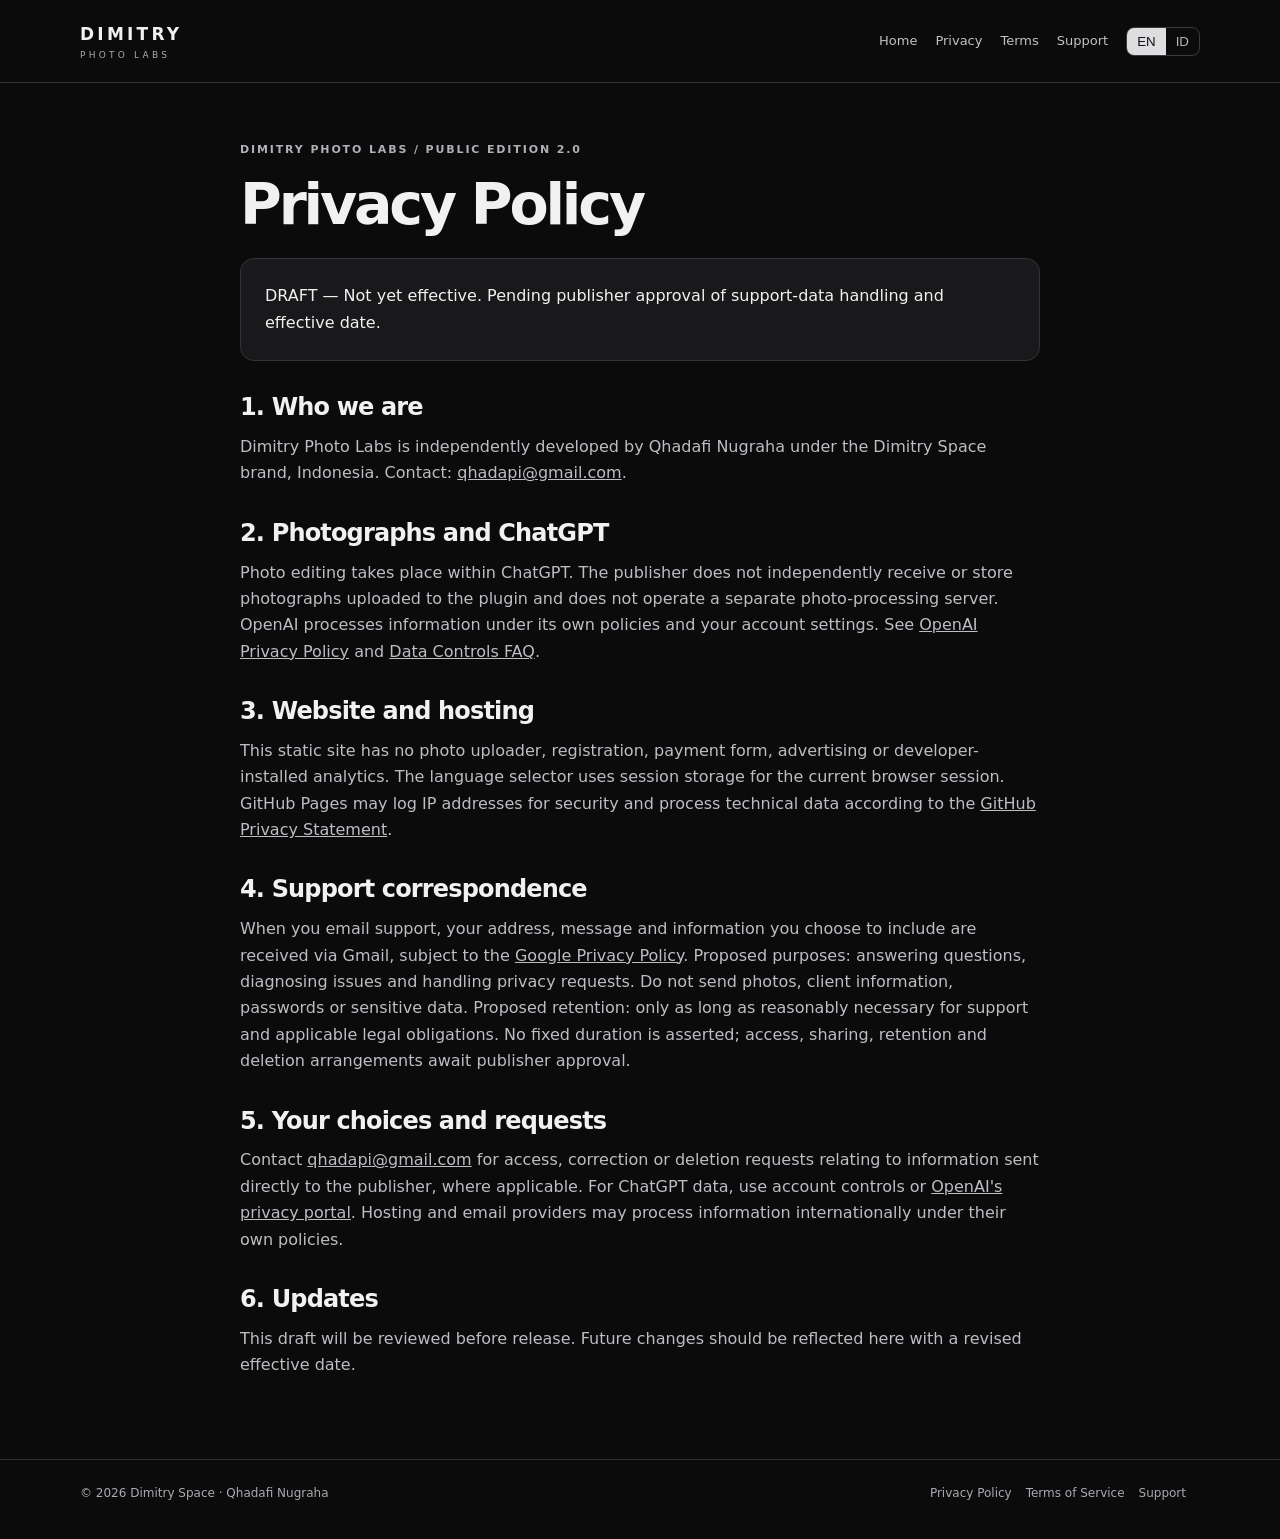
==== privacy.html @ 6ad9f96b "Add bilingual privacy.html" ====
<!doctype html><html lang="en"><head><meta charset="utf-8"><meta name="viewport" content="width=device-width,initial-scale=1"><title>Privacy Policy · Dimitry Photo Labs</title><link rel="stylesheet" href="assets/style.css"><script defer src="assets/lang.js"></script></head><body><header><nav class="wrap"><a class="brand" href="index.html">DIMITRY<small>PHOTO LABS</small></a><div class="links"><a href="index.html">Home</a><a href="privacy.html">Privacy</a><a href="terms.html">Terms</a><a href="support.html">Support</a><div class="lang" aria-label="Language"><button data-switch="en" aria-pressed="true">EN</button><button data-switch="id" aria-pressed="false">ID</button></div></div></nav></header><main class="wrap legal"><div class="eyebrow">DIMITRY PHOTO LABS / PUBLIC EDITION 2.0</div><h1><span data-lang="en">Privacy Policy</span><span data-lang="id" hidden>Kebijakan Privasi</span></h1><div class="note"><span data-lang="en">DRAFT — Not yet effective. Pending publisher approval of support-data handling and effective date.</span><span data-lang="id" hidden>DRAF — Belum berlaku. Menunggu persetujuan developer atas pengelolaan data bantuan dan tanggal berlaku.</span></div><section><h2><span data-lang="en">1. Who we are</span><span data-lang="id" hidden>1. Identitas pengelola</span></h2><p><span data-lang="en">Dimitry Photo Labs is independently developed by Qhadafi Nugraha under the Dimitry Space brand, Indonesia. Contact: <a href="mailto:qhadapi@gmail.com">qhadapi@gmail.com</a>.</span><span data-lang="id" hidden>Dimitry Photo Labs dikembangkan secara independen oleh Qhadafi Nugraha dengan brand Dimitry Space, Indonesia. Kontak: <a href="mailto:qhadapi@gmail.com">qhadapi@gmail.com</a>.</span></p></section><section><h2><span data-lang="en">2. Photographs and ChatGPT</span><span data-lang="id" hidden>2. Foto dan ChatGPT</span></h2><p><span data-lang="en">Photo editing takes place within ChatGPT. The publisher does not independently receive or store photographs uploaded to the plugin and does not operate a separate photo-processing server. OpenAI processes information under its own policies and your account settings. See <a href="https://openai.com/policies/privacy-policy/">OpenAI Privacy Policy</a> and <a href="https://help.openai.com/en/articles/7730893-data-controls-faq">Data Controls FAQ</a>.</span><span data-lang="id" hidden>Editing foto berlangsung di ChatGPT. Developer tidak menerima atau menyimpan secara terpisah foto yang diunggah ke plugin dan tidak mengoperasikan server pengolah foto terpisah. OpenAI mengelola informasi berdasarkan kebijakan dan pengaturan akun Anda. Lihat <a href="https://openai.com/policies/privacy-policy/">Kebijakan Privasi OpenAI</a> dan <a href="https://help.openai.com/en/articles/7730893-data-controls-faq">Data Controls FAQ</a>.</span></p></section><section><h2><span data-lang="en">3. Website and hosting</span><span data-lang="id" hidden>3. Website dan hosting</span></h2><p><span data-lang="en">This static site has no photo uploader, registration, payment form, advertising or developer-installed analytics. The language selector uses session storage for the current browser session. GitHub Pages may log IP addresses for security and process technical data according to the <a href="https://docs.github.com/en/site-policy/privacy-policies/github-general-privacy-statement">GitHub Privacy Statement</a>.</span><span data-lang="id" hidden>Website statis ini tidak memiliki pengunggah foto, registrasi, formulir pembayaran, iklan atau analytics yang dipasang developer. Pemilih bahasa memakai penyimpanan sesi browser. GitHub Pages dapat mencatat alamat IP untuk keamanan dan mengolah data teknis menurut <a href="https://docs.github.com/en/site-policy/privacy-policies/github-general-privacy-statement">Kebijakan Privasi GitHub</a>.</span></p></section><section><h2><span data-lang="en">4. Support correspondence</span><span data-lang="id" hidden>4. Korespondensi bantuan</span></h2><p><span data-lang="en">When you email support, your address, message and information you choose to include are received via Gmail, subject to the <a href="https://policies.google.com/privacy">Google Privacy Policy</a>. Proposed purposes: answering questions, diagnosing issues and handling privacy requests. Do not send photos, client information, passwords or sensitive data. Proposed retention: only as long as reasonably necessary for support and applicable legal obligations. No fixed duration is asserted; access, sharing, retention and deletion arrangements await publisher approval.</span><span data-lang="id" hidden>Jika menghubungi support, alamat email, pesan dan informasi yang Anda sertakan diterima melalui Gmail, sesuai <a href="https://policies.google.com/privacy">Kebijakan Privasi Google</a>. Tujuan yang diusulkan: menjawab pertanyaan, menelusuri masalah dan menangani permintaan privasi. Jangan mengirim foto, informasi klien, kata sandi atau data sensitif. Usulan retensi: hanya selama diperlukan secara wajar untuk bantuan dan kewajiban hukum. Tidak ada durasi tetap; pengaturan akses, pembagian, retensi dan penghapusan menunggu persetujuan developer.</span></p></section><section><h2><span data-lang="en">5. Your choices and requests</span><span data-lang="id" hidden>5. Pilihan dan permintaan Anda</span></h2><p><span data-lang="en">Contact <a href="mailto:qhadapi@gmail.com">qhadapi@gmail.com</a> for access, correction or deletion requests relating to information sent directly to the publisher, where applicable. For ChatGPT data, use account controls or <a href="https://privacy.openai.com/">OpenAI's privacy portal</a>. Hosting and email providers may process information internationally under their own policies.</span><span data-lang="id" hidden>Hubungi <a href="mailto:qhadapi@gmail.com">qhadapi@gmail.com</a> untuk permintaan akses, koreksi atau penghapusan informasi yang dikirim langsung kepada developer, jika berlaku. Untuk data ChatGPT, gunakan pengaturan akun atau <a href="https://privacy.openai.com/">portal privasi OpenAI</a>. Penyedia hosting dan email dapat mengolah informasi lintas negara sesuai kebijakan masing-masing.</span></p></section><section><h2><span data-lang="en">6. Updates</span><span data-lang="id" hidden>6. Pembaruan</span></h2><p><span data-lang="en">This draft will be reviewed before release. Future changes should be reflected here with a revised effective date.</span><span data-lang="id" hidden>Draf akan ditinjau sebelum rilis. Perubahan berikutnya perlu dicantumkan dengan tanggal berlaku yang diperbarui.</span></p></section></main><footer class="foot"><div class="wrap"><span>© 2026 Dimitry Space · Qhadafi Nugraha</span><div><a href="privacy.html">Privacy Policy</a><a href="terms.html">Terms of Service</a><a href="support.html">Support</a></div></div></footer></body></html>
---- assets/style.css ----
*{box-sizing:border-box}html{color-scheme:dark;scroll-behavior:smooth}body{margin:0;background:#0b0b0c;color:#f1f1f2;font:16px/1.65 system-ui,-apple-system,sans-serif}a{color:inherit;text-decoration:none}a:hover{text-decoration:underline}a:focus-visible,button:focus-visible{outline:2px solid white;outline-offset:4px}.wrap{max-width:1120px;width:calc(100% - 48px);margin:auto}header{border-bottom:1px solid #303033}nav{min-height:82px;display:flex;justify-content:space-between;align-items:center;gap:18px;flex-wrap:wrap;padding:14px 0}.brand{font-weight:800;letter-spacing:.19em;font-size:17px}.brand small{display:block;font-size:9px;font-weight:500;color:#aaaab0}.links{display:flex;flex-wrap:wrap;gap:18px;align-items:center;font-size:13px;color:#c1c1c7}.lang{display:flex;border:1px solid #3a3a3e;border-radius:8px;overflow:hidden}.lang button{background:none;border:0;padding:6px 10px;color:#b5b5bd;cursor:pointer}.lang button[aria-pressed=true]{background:#dedee1;color:#131314}.hero{display:grid;grid-template-columns:1.2fr 1fr;align-items:center;gap:54px;padding:80px 0 72px}.eyebrow{font-size:11px;letter-spacing:.17em;color:#b0b0b7;text-transform:uppercase;font-weight:650}h1{font-size:clamp(38px,6.2vw,78px);line-height:1.04;letter-spacing:-.055em;margin:16px 0 24px;font-weight:650}h2{font-size:clamp(25px,4vw,40px);letter-spacing:-.035em;line-height:1.2;margin:0 0 18px}h3{font-size:19px;margin:0 0 8px}p{margin:0 0 16px;color:#bdbdc4}.lead{font-size:19px;max-width:600px}.btn{display:inline-block;background:#efeff0;color:#141416;padding:12px 20px;border-radius:9px;font-weight:650;font-size:14px}.btn.secondary{background:transparent;color:#ddd;border:1px solid #444}.actions{display:flex;gap:10px;flex-wrap:wrap;margin:28px 0 16px}.small{font-size:12px;color:#a5a5ad}.visual{border:1px solid #38383d;border-radius:20px;overflow:hidden;background:#19191b;padding:16px}.visual-top,.demo-bottom{display:flex;justify-content:space-between;font-size:11px;letter-spacing:.08em;color:#b6b6be;margin:10px 0}.scene{display:block;width:100%;border-radius:10px}.stats{display:grid;grid-template-columns:repeat(3,1fr);border-block:1px solid #343438;padding:24px 0;margin-bottom:64px}.stats div{padding:0 18px;border-right:1px solid #343438}.stats div:last-child{border:0}.stats strong{display:block;font-size:28px}.stats span{font-size:13px;color:#a5a5ad}.section{padding:0 0 64px}.cards{display:grid;grid-template-columns:repeat(3,1fr);gap:12px}.tile{border:1px solid #343438;border-radius:12px;background:#19191b;padding:23px;min-height:170px}.tile .num{font-size:11px;color:#a6a6ad;letter-spacing:.15em;margin-bottom:24px}.tile p{font-size:14px;margin:0}.tile:last-child{grid-column:span 2}.callout,.note{background:#19191b;border:1px solid #343438;border-radius:14px;padding:24px;margin:16px 0 32px}.legal{max-width:800px;padding:58px 0 64px}.legal h1{font-size:clamp(36px,5vw,57px)}.legal h2{font-size:24px;margin:32px 0 12px}.legal a{text-decoration:underline;overflow-wrap:anywhere}.foot{border-top:1px solid #303033;padding:24px 0 36px;color:#aaaab2;font-size:12px}.foot .wrap{display:flex;justify-content:space-between;flex-wrap:wrap;gap:15px}.foot a{margin-right:14px}[hidden]{display:none!important}@media(max-width:760px){.wrap{width:calc(100% - 32px)}.hero{grid-template-columns:1fr;gap:28px;padding:48px 0}.cards{grid-template-columns:1fr 1fr}.tile:last-child{grid-column:span 2}.stats{margin-bottom:44px}.stats div{padding:0 10px}.legal{padding:40px 0}}@media(max-width:420px){.cards{grid-template-columns:1fr}.tile:last-child{grid-column:span 1}.links{gap:10px;font-size:12px}}
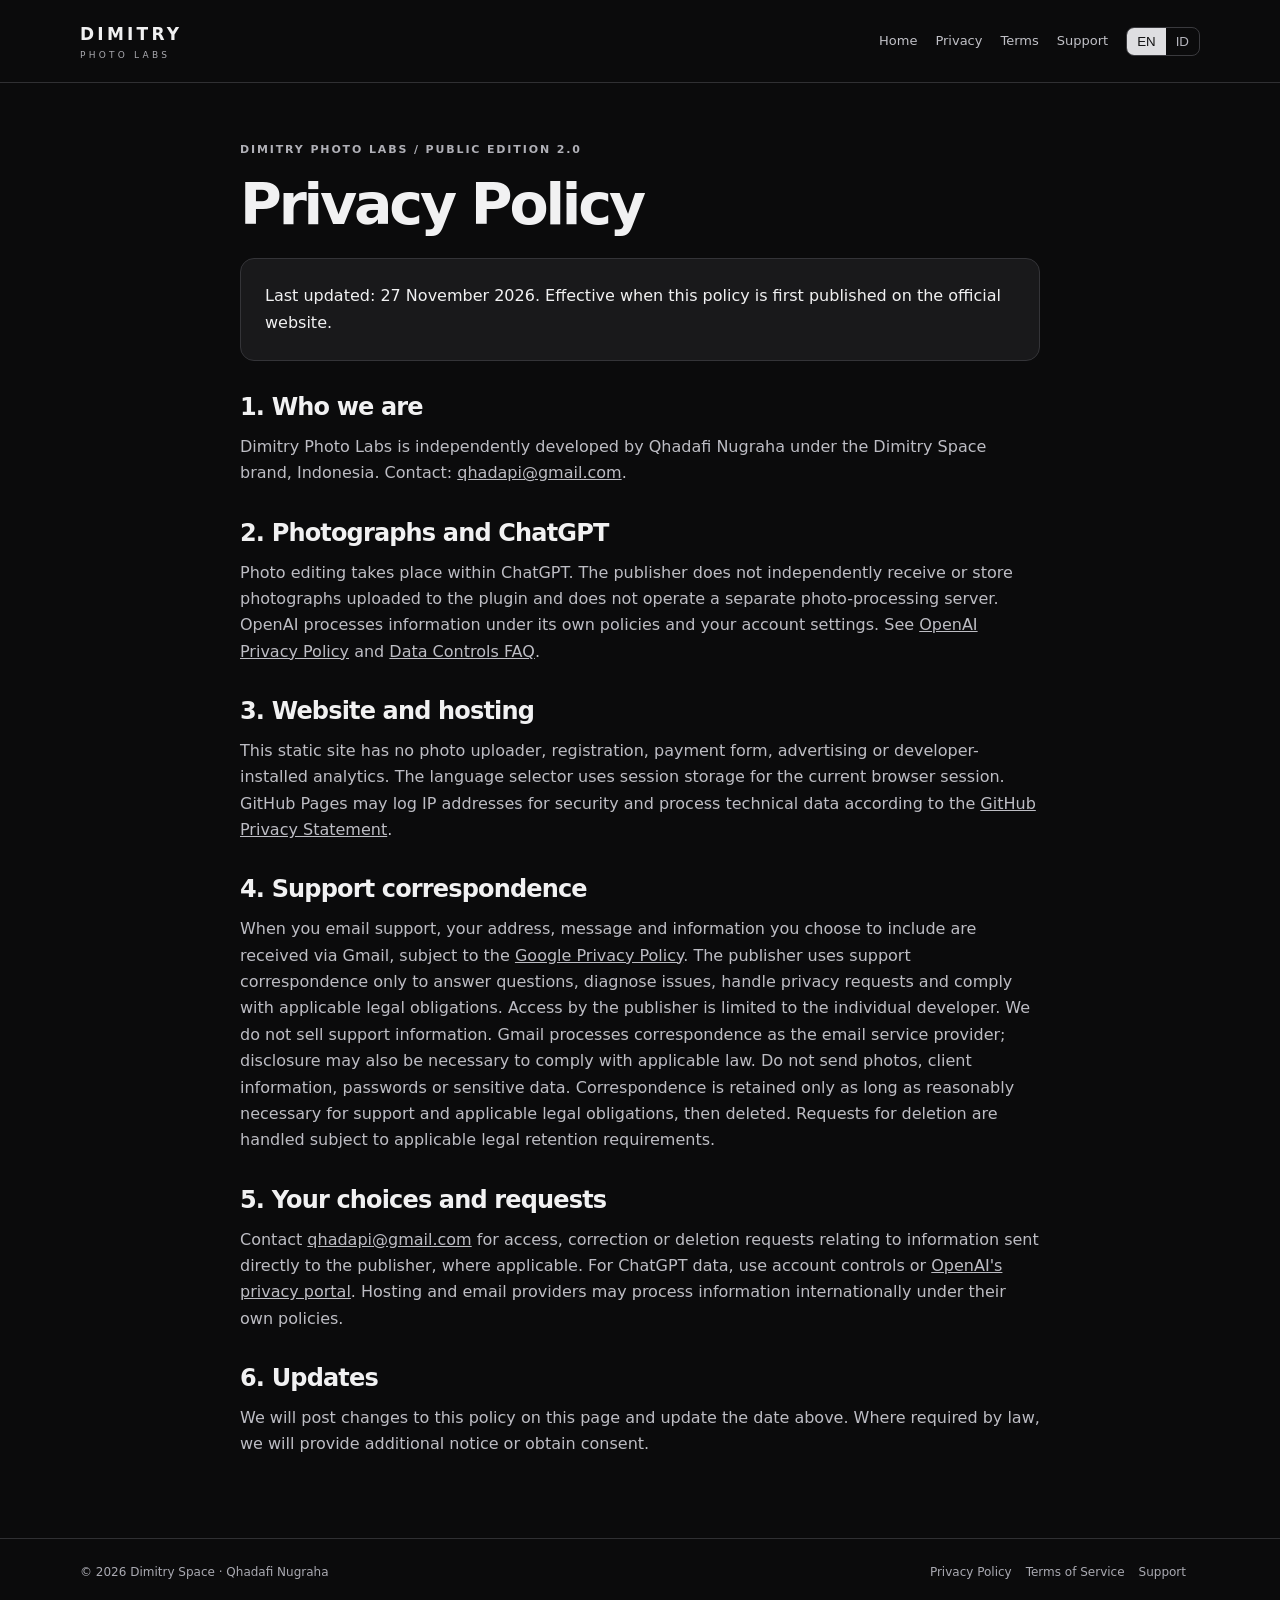
==== commit 94ff022f: "Finalize publisher-approved legal documents (27 Nov 2026)" ====
--- a/privacy.html
+++ b/privacy.html
@@ -1 +1 @@
-<!doctype html><html lang="en"><head><meta charset="utf-8"><meta name="viewport" content="width=device-width,initial-scale=1"><title>Privacy Policy · Dimitry Photo Labs</title><link rel="stylesheet" href="assets/style.css"><script defer src="assets/lang.js"></script></head><body><header><nav class="wrap"><a class="brand" href="index.html">DIMITRY<small>PHOTO LABS</small></a><div class="links"><a href="index.html">Home</a><a href="privacy.html">Privacy</a><a href="terms.html">Terms</a><a href="support.html">Support</a><div class="lang" aria-label="Language"><button data-switch="en" aria-pressed="true">EN</button><button data-switch="id" aria-pressed="false">ID</button></div></div></nav></header><main class="wrap legal"><div class="eyebrow">DIMITRY PHOTO LABS / PUBLIC EDITION 2.0</div><h1><span data-lang="en">Privacy Policy</span><span data-lang="id" hidden>Kebijakan Privasi</span></h1><div class="note"><span data-lang="en">DRAFT — Not yet effective. Pending publisher approval of support-data handling and effective date.</span><span data-lang="id" hidden>DRAF — Belum berlaku. Menunggu persetujuan developer atas pengelolaan data bantuan dan tanggal berlaku.</span></div><section><h2><span data-lang="en">1. Who we are</span><span data-lang="id" hidden>1. Identitas pengelola</span></h2><p><span data-lang="en">Dimitry Photo Labs is independently developed by Qhadafi Nugraha under the Dimitry Space brand, Indonesia. Contact: <a href="mailto:qhadapi@gmail.com">qhadapi@gmail.com</a>.</span><span data-lang="id" hidden>Dimitry Photo Labs dikembangkan secara independen oleh Qhadafi Nugraha dengan brand Dimitry Space, Indonesia. Kontak: <a href="mailto:qhadapi@gmail.com">qhadapi@gmail.com</a>.</span></p></section><section><h2><span data-lang="en">2. Photographs and ChatGPT</span><span data-lang="id" hidden>2. Foto dan ChatGPT</span></h2><p><span data-lang="en">Photo editing takes place within ChatGPT. The publisher does not independently receive or store photographs uploaded to the plugin and does not operate a separate photo-processing server. OpenAI processes information under its own policies and your account settings. See <a href="https://openai.com/policies/privacy-policy/">OpenAI Privacy Policy</a> and <a href="https://help.openai.com/en/articles/7730893-data-controls-faq">Data Controls FAQ</a>.</span><span data-lang="id" hidden>Editing foto berlangsung di ChatGPT. Developer tidak menerima atau menyimpan secara terpisah foto yang diunggah ke plugin dan tidak mengoperasikan server pengolah foto terpisah. OpenAI mengelola informasi berdasarkan kebijakan dan pengaturan akun Anda. Lihat <a href="https://openai.com/policies/privacy-policy/">Kebijakan Privasi OpenAI</a> dan <a href="https://help.openai.com/en/articles/7730893-data-controls-faq">Data Controls FAQ</a>.</span></p></section><section><h2><span data-lang="en">3. Website and hosting</span><span data-lang="id" hidden>3. Website dan hosting</span></h2><p><span data-lang="en">This static site has no photo uploader, registration, payment form, advertising or developer-installed analytics. The language selector uses session storage for the current browser session. GitHub Pages may log IP addresses for security and process technical data according to the <a href="https://docs.github.com/en/site-policy/privacy-policies/github-general-privacy-statement">GitHub Privacy Statement</a>.</span><span data-lang="id" hidden>Website statis ini tidak memiliki pengunggah foto, registrasi, formulir pembayaran, iklan atau analytics yang dipasang developer. Pemilih bahasa memakai penyimpanan sesi browser. GitHub Pages dapat mencatat alamat IP untuk keamanan dan mengolah data teknis menurut <a href="https://docs.github.com/en/site-policy/privacy-policies/github-general-privacy-statement">Kebijakan Privasi GitHub</a>.</span></p></section><section><h2><span data-lang="en">4. Support correspondence</span><span data-lang="id" hidden>4. Korespondensi bantuan</span></h2><p><span data-lang="en">When you email support, your address, message and information you choose to include are received via Gmail, subject to the <a href="https://policies.google.com/privacy">Google Privacy Policy</a>. Proposed purposes: answering questions, diagnosing issues and handling privacy requests. Do not send photos, client information, passwords or sensitive data. Proposed retention: only as long as reasonably necessary for support and applicable legal obligations. No fixed duration is asserted; access, sharing, retention and deletion arrangements await publisher approval.</span><span data-lang="id" hidden>Jika menghubungi support, alamat email, pesan dan informasi yang Anda sertakan diterima melalui Gmail, sesuai <a href="https://policies.google.com/privacy">Kebijakan Privasi Google</a>. Tujuan yang diusulkan: menjawab pertanyaan, menelusuri masalah dan menangani permintaan privasi. Jangan mengirim foto, informasi klien, kata sandi atau data sensitif. Usulan retensi: hanya selama diperlukan secara wajar untuk bantuan dan kewajiban hukum. Tidak ada durasi tetap; pengaturan akses, pembagian, retensi dan penghapusan menunggu persetujuan developer.</span></p></section><section><h2><span data-lang="en">5. Your choices and requests</span><span data-lang="id" hidden>5. Pilihan dan permintaan Anda</span></h2><p><span data-lang="en">Contact <a href="mailto:qhadapi@gmail.com">qhadapi@gmail.com</a> for access, correction or deletion requests relating to information sent directly to the publisher, where applicable. For ChatGPT data, use account controls or <a href="https://privacy.openai.com/">OpenAI's privacy portal</a>. Hosting and email providers may process information internationally under their own policies.</span><span data-lang="id" hidden>Hubungi <a href="mailto:qhadapi@gmail.com">qhadapi@gmail.com</a> untuk permintaan akses, koreksi atau penghapusan informasi yang dikirim langsung kepada developer, jika berlaku. Untuk data ChatGPT, gunakan pengaturan akun atau <a href="https://privacy.openai.com/">portal privasi OpenAI</a>. Penyedia hosting dan email dapat mengolah informasi lintas negara sesuai kebijakan masing-masing.</span></p></section><section><h2><span data-lang="en">6. Updates</span><span data-lang="id" hidden>6. Pembaruan</span></h2><p><span data-lang="en">This draft will be reviewed before release. Future changes should be reflected here with a revised effective date.</span><span data-lang="id" hidden>Draf akan ditinjau sebelum rilis. Perubahan berikutnya perlu dicantumkan dengan tanggal berlaku yang diperbarui.</span></p></section></main><footer class="foot"><div class="wrap"><span>© 2026 Dimitry Space · Qhadafi Nugraha</span><div><a href="privacy.html">Privacy Policy</a><a href="terms.html">Terms of Service</a><a href="support.html">Support</a></div></div></footer></body></html>+<!doctype html><html lang="en"><head><meta charset="utf-8"><meta name="viewport" content="width=device-width,initial-scale=1"><title>Privacy Policy · Dimitry Photo Labs</title><link rel="stylesheet" href="assets/style.css"><script defer src="assets/lang.js"></script></head><body><header><nav class="wrap"><a class="brand" href="index.html">DIMITRY<small>PHOTO LABS</small></a><div class="links"><a href="index.html">Home</a><a href="privacy.html">Privacy</a><a href="terms.html">Terms</a><a href="support.html">Support</a><div class="lang" aria-label="Language"><button data-switch="en" aria-pressed="true">EN</button><button data-switch="id" aria-pressed="false">ID</button></div></div></nav></header><main class="wrap legal"><div class="eyebrow">DIMITRY PHOTO LABS / PUBLIC EDITION 2.0</div><h1><span data-lang="en">Privacy Policy</span><span data-lang="id" hidden>Kebijakan Privasi</span></h1><div class="note"><span data-lang="en">Last updated: 27 November 2026. Effective when this policy is first published on the official website.</span><span data-lang="id" hidden>Terakhir diperbarui: 27 November 2026. Berlaku sejak kebijakan ini pertama kali dipublikasikan di website resmi.</span></div><section><h2><span data-lang="en">1. Who we are</span><span data-lang="id" hidden>1. Identitas pengelola</span></h2><p><span data-lang="en">Dimitry Photo Labs is independently developed by Qhadafi Nugraha under the Dimitry Space brand, Indonesia. Contact: <a href="mailto:qhadapi@gmail.com">qhadapi@gmail.com</a>.</span><span data-lang="id" hidden>Dimitry Photo Labs dikembangkan secara independen oleh Qhadafi Nugraha dengan brand Dimitry Space, Indonesia. Kontak: <a href="mailto:qhadapi@gmail.com">qhadapi@gmail.com</a>.</span></p></section><section><h2><span data-lang="en">2. Photographs and ChatGPT</span><span data-lang="id" hidden>2. Foto dan ChatGPT</span></h2><p><span data-lang="en">Photo editing takes place within ChatGPT. The publisher does not independently receive or store photographs uploaded to the plugin and does not operate a separate photo-processing server. OpenAI processes information under its own policies and your account settings. See <a href="https://openai.com/policies/privacy-policy/">OpenAI Privacy Policy</a> and <a href="https://help.openai.com/en/articles/7730893-data-controls-faq">Data Controls FAQ</a>.</span><span data-lang="id" hidden>Editing foto berlangsung di ChatGPT. Developer tidak menerima atau menyimpan secara terpisah foto yang diunggah ke plugin dan tidak mengoperasikan server pengolah foto terpisah. OpenAI mengelola informasi berdasarkan kebijakan dan pengaturan akun Anda. Lihat <a href="https://openai.com/policies/privacy-policy/">Kebijakan Privasi OpenAI</a> dan <a href="https://help.openai.com/en/articles/7730893-data-controls-faq">Data Controls FAQ</a>.</span></p></section><section><h2><span data-lang="en">3. Website and hosting</span><span data-lang="id" hidden>3. Website dan hosting</span></h2><p><span data-lang="en">This static site has no photo uploader, registration, payment form, advertising or developer-installed analytics. The language selector uses session storage for the current browser session. GitHub Pages may log IP addresses for security and process technical data according to the <a href="https://docs.github.com/en/site-policy/privacy-policies/github-general-privacy-statement">GitHub Privacy Statement</a>.</span><span data-lang="id" hidden>Website statis ini tidak memiliki pengunggah foto, registrasi, formulir pembayaran, iklan atau analytics yang dipasang developer. Pemilih bahasa memakai penyimpanan sesi browser. GitHub Pages dapat mencatat alamat IP untuk keamanan dan mengolah data teknis menurut <a href="https://docs.github.com/en/site-policy/privacy-policies/github-general-privacy-statement">Kebijakan Privasi GitHub</a>.</span></p></section><section><h2><span data-lang="en">4. Support correspondence</span><span data-lang="id" hidden>4. Korespondensi bantuan</span></h2><p><span data-lang="en">When you email support, your address, message and information you choose to include are received via Gmail, subject to the <a href="https://policies.google.com/privacy">Google Privacy Policy</a>. The publisher uses support correspondence only to answer questions, diagnose issues, handle privacy requests and comply with applicable legal obligations. Access by the publisher is limited to the individual developer. We do not sell support information. Gmail processes correspondence as the email service provider; disclosure may also be necessary to comply with applicable law. Do not send photos, client information, passwords or sensitive data. Correspondence is retained only as long as reasonably necessary for support and applicable legal obligations, then deleted. Requests for deletion are handled subject to applicable legal retention requirements.</span><span data-lang="id" hidden>Jika menghubungi support, alamat email, pesan dan informasi yang Anda sertakan diterima melalui Gmail, sesuai <a href="https://policies.google.com/privacy">Kebijakan Privasi Google</a>. Developer menggunakan korespondensi bantuan hanya untuk menjawab pertanyaan, menelusuri masalah, menangani permintaan privasi dan memenuhi kewajiban hukum yang berlaku. Akses korespondensi di pihak pengelola terbatas pada developer individu. Kami tidak menjual informasi bantuan. Gmail memproses korespondensi sebagai penyedia layanan email; pengungkapan juga dapat diperlukan untuk mematuhi hukum yang berlaku. Jangan mengirim foto, informasi klien, kata sandi atau data sensitif. Korespondensi disimpan hanya selama diperlukan secara wajar untuk bantuan dan kewajiban hukum yang berlaku, lalu dihapus. Permintaan penghapusan ditangani dengan memperhatikan kewajiban retensi yang berlaku.</span></p></section><section><h2><span data-lang="en">5. Your choices and requests</span><span data-lang="id" hidden>5. Pilihan dan permintaan Anda</span></h2><p><span data-lang="en">Contact <a href="mailto:qhadapi@gmail.com">qhadapi@gmail.com</a> for access, correction or deletion requests relating to information sent directly to the publisher, where applicable. For ChatGPT data, use account controls or <a href="https://privacy.openai.com/">OpenAI's privacy portal</a>. Hosting and email providers may process information internationally under their own policies.</span><span data-lang="id" hidden>Hubungi <a href="mailto:qhadapi@gmail.com">qhadapi@gmail.com</a> untuk permintaan akses, koreksi atau penghapusan informasi yang dikirim langsung kepada developer, jika berlaku. Untuk data ChatGPT, gunakan pengaturan akun atau <a href="https://privacy.openai.com/">portal privasi OpenAI</a>. Penyedia hosting dan email dapat mengolah informasi lintas negara sesuai kebijakan masing-masing.</span></p></section><section><h2><span data-lang="en">6. Updates</span><span data-lang="id" hidden>6. Pembaruan</span></h2><p><span data-lang="en">We will post changes to this policy on this page and update the date above. Where required by law, we will provide additional notice or obtain consent.</span><span data-lang="id" hidden>Kami akan memuat perubahan kebijakan di halaman ini dan memperbarui tanggal di atas. Jika diwajibkan hukum, kami akan memberikan pemberitahuan tambahan atau memperoleh persetujuan.</span></p></section></main><footer class="foot"><div class="wrap"><span>© 2026 Dimitry Space · Qhadafi Nugraha</span><div><a href="privacy.html">Privacy Policy</a><a href="terms.html">Terms of Service</a><a href="support.html">Support</a></div></div></footer></body></html>
